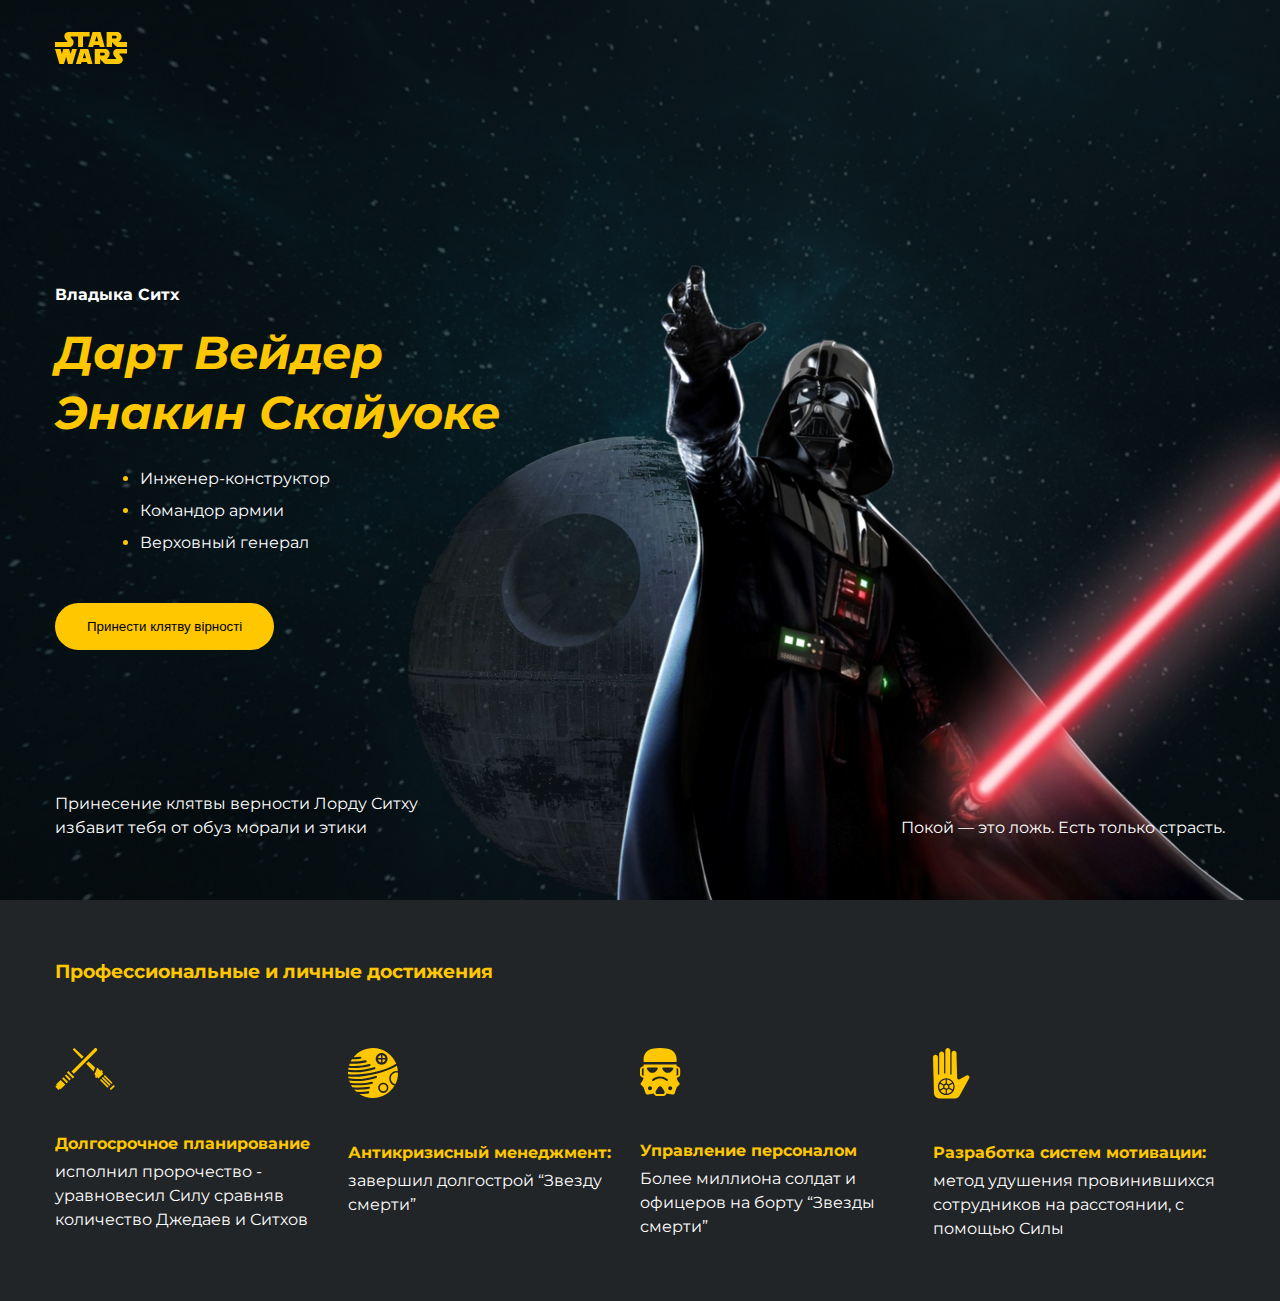
==== index.html @ 163e0e86 "init" ====
<!DOCTYPE html>
<html lang="en">
<head>
    <meta charset="UTF-8">
    <meta http-equiv="X-UA-Compatible" content="IE=edge">
    <meta name="viewport" content="width=device-width, initial-scale=1.0">
    <title>Star wars</title>
    
    <link rel="preconnect" href="https://fonts.googleapis.com">
    <link rel="preconnect" href="https://fonts.gstatic.com" crossorigin>
    <link href="https://fonts.googleapis.com/css2?family=Montserrat:wght@400;700&display=swap" rel="stylesheet">
    
    <link rel="stylesheet" href="./css/styles.css">
</head>
<body>

    <section class="about">
        <img src="img/death-star.png" alt="death-star" class="death-star-img">
        <img src="img/darth-vader.png" alt="darth-vader" class="darth-vader-img">

        <div class="container">
            <header>
                <a href="http://localhost\StarWards\index1.html">
                    <svg width="72" height="32" viewBox="0 0 72 32" fill="#FFC700" xmlns="http://www.w3.org/2000/svg">
                        <path fill-rule="evenodd" clip-rule="evenodd" d="M0 10.0032V15.0061H14.6854C16.3924 15.0061 18.5732 13.4333 18.5732 10.8313C18.5732 9.78485 18.9748 9.10223 17.7405 7.71801L15.8622 5.5001C14.7858 4.49951 15.9907 4.49951 16.8948 4.49951H23.0951V15.0061H28.0124V4.49951H34.6397V0H13.1793C10.5683 0 9.29155 2.49832 9.36339 3.79909C9.43562 5.09986 9.67572 6.73641 11.8454 8.70239C13.8246 10.4952 10.8655 10.0032 10.5683 10.0032H0ZM45.5128 0H37.5801L33.1332 15.0065H38.0822L38.8851 12.9053H44.1063L44.8814 15.0065H49.7292L45.5128 0ZM39.9899 9.30275L41.6969 3.79909L43.3038 9.30275H39.9899ZM65.3941 10.0032C63.4863 10.0032 63.4863 9.30275 63.4863 9.30275C65.121 9.30275 66.5704 6.92941 66.5704 4.49951C66.5704 2.06961 64.1892 0 62.2806 0H51.6084V15.0065H57.0312V10.0036C57.0312 10.0036 59.3402 12.7052 60.5451 13.8058C61.7504 14.9065 61.8504 15.0065 63.4859 15.0065H71.9984V10.0036C71.9992 10.0032 67.3018 10.0032 65.3941 10.0032ZM60.4737 6.50109H57.032V3.79909H60.4737C62.0516 3.79909 62.3247 6.50109 60.4737 6.50109ZM0 16.9073H5.54786L6.95358 21.911L8.25889 16.9073H14.083L15.5891 21.911L17.0956 16.9073H21.9152L17.4969 31.9173H13.0789L11.143 24.8123L8.96175 31.9173H4.44337L0 16.9073ZM33.3011 16.9939H25.3684L20.9219 32H25.8705L26.6737 29.8992H31.8954L32.6704 32H37.5186L33.3011 16.9939ZM27.7786 26.2962L29.4856 20.7926L31.0921 26.2962H27.7786ZM65.4941 21.4107C64.5912 21.4107 63.6066 21.5159 64.6833 22.5161L66.5621 24.7344C67.7959 26.1186 67.7761 26.6957 67.7761 27.7429C67.7761 30.3445 65.1933 31.9173 63.4863 31.9173L51.6215 31.9968C49.9867 31.9968 49.8867 31.8972 48.6814 30.7965C47.4769 29.6959 45.1671 26.9939 45.1671 26.9939V31.9968H39.7451V16.9907H50.4173C52.3251 16.9907 54.7071 19.0607 54.7071 21.4902C54.7071 23.9205 53.2578 26.2935 51.6222 26.2935C51.6222 26.2935 52.3414 27.014 53.5463 27.014C54.7516 27.014 59.391 27.0188 59.391 27.0188C59.6879 27.0188 62.6465 27.5108 60.6677 25.718C58.498 23.752 58.2579 22.1163 58.1857 20.8155C58.1135 19.5147 59.2422 16.9076 61.852 16.9076H72V21.4111H65.4941V21.4107ZM48.6092 23.4914H45.1667V20.7894H48.6092C50.1876 20.7894 50.4602 23.4914 48.6092 23.4914Z" />
                    </svg>
                </a>
            </header>

            <div class="about-content">
                <h2 class="about-profession">Владыка Ситх</h2>

                <h1 class="about-name">Дарт Вейдер <br>Энакин Скайуоке</h1>

                <ul>
                    <li class="about-positions">
                        <p class="about-positions-tex"> Инженер-конструктор</p></li>
                    <li class="about-positions">
                        <p class="about-positions-tex"> Командор армии</p></li>
                    <li class="about-positions">
                        <p class="about-positions-tex"> Верховный генерал</p></li>
                </ul>
                
                <button class="about-button">
                    Принести клятву вірності
                </button>
            </div>

            <div class="about-content-row">
                <p class="about-description">
                    Принесение клятвы верности Лорду Ситху 
                    <br>избавит тебя от обуз морали и этики
                </p>

                <p class="about-description">
                    Покой — это ложь. Есть только страсть.
                </p>
            </div>

        </div>
    </section>


    <section class="achivements">
        <div class="container">
            <h3 class="achivements-header">Профессиональные и личные достижения</h3>

            <div class="achivements-items">
                <div class="achivements-item">
                    <div class="achivements-icon">
                        <svg width="60" height="42" viewBox="0 0 60 42" fill="#FFC700" xmlns="http://www.w3.org/2000/svg">
                            <path d="M55.2006 37.2802C55.4477 37.0331 55.4477 36.5389 55.2006 36.2918L48.282 29.3732C48.0349 29.1261 47.5407 29.1261 47.2936 29.3732L47.1701 29.6203C46.923 29.8674 46.923 30.3616 47.1701 30.6087L54.0887 37.5273C54.3358 37.7744 54.83 37.7744 55.077 37.5273L55.2006 37.2802Z" />
                            <path d="M56.0654 35.5506C56.3125 35.7977 56.8066 35.7977 57.0537 35.5506L57.1773 35.427C57.4244 35.1799 57.4244 34.6857 57.1773 34.4387L50.2587 27.52C50.0116 27.2729 49.5174 27.2729 49.2703 27.52L49.1467 27.6436C48.8997 27.8907 48.8997 28.3849 49.1467 28.632L56.0654 35.5506Z" />
                            <path d="M46.4287 31.3501C46.1816 31.103 45.6874 31.103 45.4403 31.3501L45.3168 31.4737C45.0697 31.7208 45.0697 32.2149 45.3168 32.462L52.2354 39.3807C52.4825 39.6277 52.9767 39.6277 53.2238 39.3807L53.3473 39.2571C53.5944 39.01 53.5944 38.5158 53.3473 38.2687L46.4287 31.3501Z" />
                            <path d="M59.4012 37.4038C59.0305 37.0332 58.4128 37.0332 58.0422 37.4038L55.2006 40.2454C54.8299 40.616 54.8299 41.2338 55.2006 41.6044C55.5712 41.9751 56.189 41.9751 56.5596 41.6044L59.4012 38.7629C59.7718 38.3922 59.7718 37.7745 59.4012 37.4038Z" />
                            <path d="M47.17 24.4312L47.4171 24.1842C47.7878 23.8135 47.7878 23.1958 47.4171 22.8251L47.17 22.578C46.7994 22.2074 46.1817 22.2074 45.811 22.578L45.5639 22.8251L42.2282 19.4894L39.3866 26.5315L40.6221 27.767L40.375 28.0141C40.0043 28.3847 40.0043 29.0025 40.375 29.3731L40.6221 29.6202C40.9927 29.9909 41.6104 29.9909 41.9811 29.6202L42.2282 29.3731L43.4636 30.6086L48.4055 25.6667L47.17 24.4312Z" />
                            <path d="M1.08711 36.539L1.82839 37.2803L0.345825 38.7628L3.55804 41.9751L5.0406 40.4925L5.65833 41.2338L10.3531 36.539L5.65833 31.9678L1.08711 36.539Z" />
                            <path d="M8.45354 29.1285L7.05579 30.5262L11.6859 35.1563L13.0836 33.7586L8.45354 29.1285Z" />
                            <path d="M11.2265 26.4328L9.82874 27.8306L14.4588 32.4606L15.8566 31.0629L11.2265 26.4328Z" />
                            <path d="M13.3001 23.0386L11.9023 24.4364L17.8428 30.3769L19.2406 28.9791L13.3001 23.0386Z" />
                            <path d="M33.5799 13.4357L31.2325 15.7831L38.5218 23.5665L40.1279 19.613L33.5799 13.4357Z" />
                            <path d="M28.638 8.86447L19.2484 0.0926514L17.7659 1.45166L26.6612 10.8412L28.638 8.86447Z" />
                            <path d="M41.8575 2.81069C42.3517 2.19296 42.3517 1.20458 41.8575 0.710395L41.6104 0.4633C40.9926 -0.154433 40.0043 -0.154433 39.5101 0.4633L16.5304 23.443L18.8778 25.7904L41.8575 2.81069Z" />
                        </svg>
                    </div>
                    <p class="achivements-items-header">Долгосрочное планирование</p>
                    <p class="achivements-item-text">исполнил пророчество - уравновесил Силу сравняв количество Джедаев и Ситхов</p>
                </div>
                <div class="achivements-item">
                    <div class="achivements-icon">
                        <svg width="50" height="51" viewBox="0 0 50 51" fill="#FFC700" xmlns="http://www.w3.org/2000/svg">
                            <path d="M32.9168 7.0835C31.4585 7.396 30.3126 8.54183 30.0001 10.0002H32.9168V7.0835Z" />
                            <path d="M34.4791 7.0835V10.0002H37.3958C37.0833 8.54183 35.9375 7.396 34.4791 7.0835Z" />
                            <path d="M32.9168 14.4792V11.5625H30.0001C30.2085 13.0208 31.4585 14.1667 32.9168 14.4792Z" />
                            <path d="M37.3958 11.5625H34.4791V14.4792C35.9375 14.1667 37.0833 13.0208 37.3958 11.5625Z" />
                            <path d="M50 24.6873C46.25 23.854 42.8125 26.6665 42.8125 30.4165C42.8125 33.229 44.7917 35.5207 47.3958 36.1457C49.1667 32.7082 50 28.854 50 24.6873Z" />
                            <path d="M48.2292 15.7292C44.5834 6.56251 35.5209 0 25 0C17.1875 0 10.2083 3.54167 5.62501 9.16668C7.70834 9.06251 9.89585 8.95834 12.1875 8.64584C12.7084 8.54168 13.2292 8.95834 13.3334 9.58334C13.4375 10.2083 13.0209 10.7292 12.3958 10.7292C9.47918 11.1458 6.66668 11.3542 3.95834 11.3542C3.4375 12.0833 3.02084 12.8125 2.70834 13.5417C7.29168 13.75 12.2917 13.3334 17.3959 12.2917C17.9167 12.1875 18.5417 12.5 18.6459 13.125C18.75 13.6459 18.4375 14.2709 17.8125 14.375C12.6042 15.4167 7.18751 16.0417 1.77084 15.625C1.45834 16.3542 1.25 16.9792 1.04167 17.7084C8.75001 18.5417 16.0417 17.2917 21.3542 15.9375C21.875 15.8334 22.5 16.1459 22.6042 16.6667C22.7084 17.1875 22.3959 17.8125 21.875 17.9167C14.8959 19.6875 7.50001 20.5209 0.520834 19.6875C0.416667 20.3125 0.3125 21.0417 0.208334 21.6667C8.12501 22.8125 17.0834 21.9792 26.0417 19.1667C26.5625 18.9584 27.1875 19.2709 27.3959 19.7917C27.6042 20.3125 27.2917 20.9375 26.7709 21.1459C18.125 23.8542 8.85418 25.1042 0 23.75C0 24.5834 0 25.3125 0 26.1459C11.7708 27.8125 35.5209 23.9584 48.2292 15.7292ZM33.6459 4.89584C36.875 4.89584 39.5834 7.50001 39.5834 10.8333C39.5834 14.0625 36.9792 16.7709 33.6459 16.7709C30.3125 16.7709 27.7084 14.1667 27.7084 10.8333C27.8125 7.50001 30.4167 4.89584 33.6459 4.89584Z" />
                            <path d="M41.25 30.4167C41.25 25.9376 45.3125 22.2917 49.8958 23.125C49.7916 21.25 49.375 19.4792 48.8541 17.7084C36.1458 25.6251 13.1249 30.1042 0.208252 28.4376C0.312419 29.0626 0.416585 29.6876 0.520752 30.3126C8.74993 31.7709 18.1249 31.0417 27.6041 27.9167C28.125 27.7084 28.75 28.0209 28.9583 28.5417C29.1666 29.0626 28.8541 29.6876 28.3333 29.8959C19.6874 32.7084 10.2083 33.8542 1.14575 32.5001C1.35409 33.2292 1.66659 33.9584 1.97909 34.6876C10.1041 36.0417 18.0208 35.0001 23.7499 33.6459C24.2708 33.5417 24.8958 33.8542 24.9999 34.3751C25.1041 34.8959 24.7916 35.5209 24.1666 35.6251C17.2916 37.1876 10.1041 37.8126 3.02076 36.8751C3.43742 37.7084 3.95826 38.4376 4.37492 39.1667C9.37493 39.7917 14.8958 39.6876 20.8333 38.7501C21.4583 38.6459 21.9791 39.0626 21.9791 39.5834C22.0833 40.1042 21.6666 40.7292 21.1458 40.7292C14.9999 41.7709 10.3124 41.7709 6.14576 41.4584C6.87493 42.2917 7.70826 43.1251 8.5416 43.8542C12.1874 44.0626 16.0416 43.9584 20.1041 43.3334C20.6249 43.2292 21.2499 43.6459 21.2499 44.2709C21.3541 44.7917 20.9374 45.4167 20.3124 45.4167C17.2916 45.8334 14.3749 46.0417 11.3541 46.0417C15.3124 48.5417 19.8958 50.1042 24.8958 50.1042C34.1666 50.1042 42.1875 45.1042 46.5625 37.6042C43.5416 36.6667 41.25 33.8542 41.25 30.4167ZM35.3125 44.8959C32.5 44.8959 30.2083 42.6042 30.2083 39.7917C30.2083 36.9792 32.5 34.6876 35.3125 34.6876C38.125 34.6876 40.4166 36.9792 40.4166 39.7917C40.3125 42.6042 38.125 44.8959 35.3125 44.8959Z" />
                            <path d="M35.3125 43.3333C37.2686 43.3333 38.8542 41.7477 38.8542 39.7917C38.8542 37.8357 37.2686 36.25 35.3125 36.25C33.3565 36.25 31.7709 37.8357 31.7709 39.7917C31.7709 41.7477 33.3565 43.3333 35.3125 43.3333Z" />
                        </svg>
                    </div>
                    <p class="achivements-items-header">Антикризисный менеджмент:</p>
                    <p class="achivements-item-text">завершил долгострой “Звезду смерти”</p>
                </div>
                <div class="achivements-item">
                    <div class="achivements-icon">
                        <svg width="41" height="49" viewBox="0 0 41 49" fill="#FFC700" xmlns="http://www.w3.org/2000/svg">
                            <path d="M36.6001 10.875C36.6001 6.075 32.8001 1.475 28.0001 0.675C22.7001 -0.225 17.4001 -0.225 12.2001 0.675C7.5001 1.475 3.6001 6.075 3.6001 10.875V13.875H36.6001V10.875Z" />
                            <path d="M40.2 26.575V21.375C40.2 18.975 37.6 18.575 36.7 17.975H36.6V16.475H3.6V17.975H3.5L1.6 18.875C0.6 19.375 0 20.275 0 21.375V26.575C0 27.675 0.6 28.575 1.6 29.075L3.5 29.975C3.2 31.775 2.3 33.475 1 34.875C0.5 35.375 0.5 36.175 1 36.775L3.2 39.075C4 39.875 3.9 40.375 5.5 44.875C5.9 45.975 7.1 46.675 8.2 46.375C10.2 45.975 12 45.575 13.8 45.375C14.4 47.075 15.9 48.075 17.5 48.075H22.7C24.4 48.075 25.9 47.075 26.5 45.375C28.3 45.575 30.2 45.975 32.1 46.375C33.3 46.675 34.5 45.975 34.8 44.875C35.3 43.275 36 41.175 36.4 40.175C36.7 39.175 37.3 38.875 39.3 36.775C39.8 36.275 39.8 35.475 39.3 34.875C38 33.575 37.1 31.875 36.8 29.975C37.6 29.375 40.2 28.975 40.2 26.575ZM3.6 27.875L2.4 27.275C2.1 27.175 1.9 26.875 1.9 26.475V21.275C1.9 20.975 2.1 20.675 2.4 20.475L3.6 19.975V27.875ZM7 20.875C6.7 20.175 7.2 19.375 7.8 19.375H16.9C17.6 19.375 18 20.175 17.7 20.875C16.7 23.275 14.6 24.775 12.3 24.775C10 24.775 8 23.275 7 20.875ZM10 42.175C8.9 42.175 8 41.275 8 40.175C8 39.075 8.9 38.175 10 38.175C11.1 38.175 12 39.075 12 40.175C12 41.275 11.1 42.175 10 42.175ZM22.7 46.075H17.5C15.9 46.075 14.9 44.275 15.8 42.875L18.4 39.075C19.2 37.875 20.9 37.875 21.7 39.075L24.3 42.875C25.3 44.175 24.3 46.075 22.7 46.075ZM27.8 32.575C27.5 32.975 26.9 33.075 26.4 32.775C20 27.675 14 32.575 13.7 32.775C13.3 33.075 12.7 33.075 12.3 32.675C12 32.275 12 31.675 12.4 31.275C12.5 31.175 19.8 25.075 27.5 31.275C28.1 31.475 28.1 32.175 27.8 32.575ZM30.2 42.175C29.1 42.175 28.2 41.275 28.2 40.175C28.2 39.075 29.1 38.175 30.2 38.175C31.3 38.175 32.2 39.075 32.2 40.175C32.1 41.275 31.2 42.175 30.2 42.175ZM33.2 20.875C32.2 23.275 30.1 24.775 27.8 24.775C25.5 24.775 23.4 23.275 22.4 20.875C22.1 20.175 22.6 19.375 23.2 19.375H32.3C33 19.375 33.5 20.175 33.2 20.875ZM38.3 26.575C38.3 27.375 37.4 27.475 36.6 27.875V19.975C37.3 20.375 38.3 20.475 38.3 21.275V26.575Z" />
                        </svg>
                    </div>
                    <p class="achivements-items-header">Управление персоналом</p>
                    <p class="achivements-item-text">Более миллиона солдат и офицеров на борту “Звезды смерти”</p>
                </div>
                <div class="achivements-item">
                    <div class="achivements-icon">
                        <svg width="37" height="51" viewBox="0 0 37 51" fill="#FFC700" xmlns="http://www.w3.org/2000/svg">
                            <path d="M10.0898 38.6486C10.0898 38.2867 10.1565 37.9367 10.2723 37.6069L6.87467 35.6381C6.4321 36.577 6.18848 37.6018 6.18848 38.6486C6.18848 39.7116 6.42971 40.717 6.84992 41.6233L10.2595 39.6533C10.1522 39.3331 10.0898 38.9943 10.0898 38.6486Z" />
                            <path d="M7.47217 42.7098C8.64491 44.3857 10.5191 45.533 12.6666 45.7217V41.7827C11.9682 41.6437 11.34 41.2777 10.8794 40.7411L7.47217 42.7098Z" />
                            <path d="M19.0808 34.5644C17.8831 32.8615 15.9921 31.771 13.9187 31.5856V35.5155C14.5987 35.6534 15.2163 36.0097 15.677 36.5302L19.0808 34.5644Z" />
                            <path d="M15.2441 38.6485C15.2441 37.5897 14.3603 36.6979 13.2927 36.6979C12.2186 36.6979 11.342 37.5893 11.342 38.6485C11.342 39.6743 12.1758 40.5992 13.2927 40.5992C14.4211 40.5992 15.2441 39.6673 15.2441 38.6485Z" />
                            <path d="M12.6666 35.5155V31.5856C10.5935 31.7709 8.70167 32.8599 7.50488 34.5565L10.9076 36.5287C11.3645 36.0111 11.9836 35.6537 12.6666 35.5155Z" />
                            <path d="M35.9089 27.9123C35.3089 27.2544 34.343 27.0882 33.5588 27.5161L26.6178 31.2894C26.1092 31.5674 25.5035 31.5592 24.9997 31.269C24.496 30.9797 24.1862 30.4596 24.1699 29.8792L23.486 5.28541C23.486 3.90863 22.3799 2.80247 21.0202 2.80247C19.6597 2.80247 18.5536 3.90863 18.5536 5.26829V26.0089C18.5536 26.3545 18.2732 26.6349 17.9275 26.6349C17.5819 26.6349 17.3015 26.3545 17.3015 26.0089V5.26829V2.46582C17.3015 1.10615 16.1953 0 14.8357 0C13.4752 0 12.369 1.10616 12.369 2.46582V6.07366V24.9704C12.369 25.316 12.0886 25.5964 11.743 25.5964C11.3974 25.5964 11.117 25.316 11.117 24.9704V6.07366C11.117 4.71319 10.0108 3.60703 8.65116 3.60703C7.29068 3.60703 6.18452 4.71319 6.18452 6.07366V9.33752V26.0089C6.18452 26.3545 5.9041 26.6349 5.55849 26.6349C5.21287 26.6349 4.93246 26.3545 4.93246 26.0089V9.33751C4.93246 7.97784 3.8263 6.87169 2.46664 6.87169C1.10616 6.87169 0 7.97785 0 9.33751L0.95617 45.089C1.03687 48.123 3.47742 50.5 6.51221 50.5H21.8084C23.8471 50.5 25.7187 49.3873 26.692 47.5948L36.1787 30.136C36.5708 29.4138 36.4623 28.5204 35.9089 27.9123ZM13.2926 47.0055C8.68539 47.0055 4.93653 43.2566 4.93653 38.6486C4.93653 34.0947 8.65824 30.2917 13.2926 30.2917C17.9552 30.2917 21.6495 34.1304 21.6495 38.6486C21.6495 43.2566 17.9006 47.0055 13.2926 47.0055Z" />
                            <path d="M13.9187 41.7829V45.7217C16.0666 45.533 17.9409 44.3858 19.1137 42.7101L15.7076 40.7421C15.2495 41.2764 14.6199 41.6435 13.9187 41.7829Z" />
                            <path d="M16.496 38.6487C16.496 38.9934 16.4335 39.3312 16.3252 39.6532L19.7357 41.6237C20.156 40.7173 20.3973 39.7118 20.3973 38.6487C20.3973 37.5995 20.1533 36.5767 19.7113 35.6451L16.3147 37.6075C16.4291 37.9344 16.496 38.2854 16.496 38.6487Z" />
                        </svg>
                    </div>
                    <p class="achivements-items-header">Разработка систем мотивации:</p>
                    <p class="achivements-item-text">метод удушения провинившихся сотрудников на расстоянии, с помощью Силы </p>
                </div>
            </div>
        </div>
    </section>
   
    
</body>
</html>
---- css/styles.css ----
* {
    margin: 0;
    padding: 0;
    box-sizing: border-box;
}


html, body {
    height: 100%;
    width: 100%;
}

body {
    font-family: 'Montserrat', sans-serif;
}

header {
    padding: 32px 0 72px 0;
}

.container {
    max-width: 1170px;
    height: 100%;
    margin: 0 auto;
    display: flex;
    flex-direction: column;
    justify-content: space-between;
    align-items: flex-start;
    position: relative;
}

        /* style do h1 - h2 */

.about {
    height: 100%;
    width: 100%;
    background-image: url("../img/space.jpg");
    background-size: cover;
    position: relative;
    overflow: hidden;
    background-attachment: fixed;
}

.about-name {
    color: #ffc700;
    font-style: italic;
    font-weight: bold;
    font-size: 46px;
    line-height: 60px;
    margin-bottom: 24px;
}

.about-profession {
    color: #ffffff;
    font-size: 16px;
    line-height: 24px;
    margin-bottom: 16px;
}

.about-positions {
    color: #ffc700;
    font-size: 16px;
    line-height: 24px;
    margin-bottom: 8px;
    margin-left: 85px;
    list-style: disc;
}

.about-positions-tex {
    color: #ffffff;
}

.about-button {
    border: 0;
    outline: 0;
    padding: 16px 32px 16px 32px;
    background-color: #ffc700;
    border-radius: 38px;
    cursor: pointer;
    margin-top: 40px;
}

.about-description {
    color: #ffffff;
    font-size: 16px;
    line-height: 24px;
}

.about-content {
    display: flex;
    flex-direction: column;
    align-items: flex-start;
}

.about-content-row {
    display: flex;
    flex-direction: row;
    align-items: flex-end;
    width: 100%;
    justify-content: space-between;
    margin-bottom: 60px;
}

.darth-vader-img {
    position: absolute;
    right: 0;
    bottom: 0;
}

.death-star-img {
    position: absolute;
    left: 0;
    right: 0;
    bottom: 0;
    margin: auto;
    bottom: -96;
    opacity: 0.4;
}

            /* styles de section 2 */
.achivements {
    padding: 60px 0;
    background-color: #222527;
}

.achivements-header {
    color: #ffc700;
    font-weight: bold;
    font-size: 16;
    line-height: 24px;
    margin-bottom: 64px;
}

.achivements-items {
    display: flex;
    flex-direction: row;
    justify-content: space-between;
    width: 100%;
}

.achivements-items-header {
    font-weight: bold;
    font-size: 16px;
    line-height: 24px;
    color: #ffc700;
    margin: 38px 0 4px 0;
}

.achivements-item-text {
    font-size: 16px;
    line-height: 24px;
    color: #ffffff;
}

.achivements-item {
    width: 25%;
}
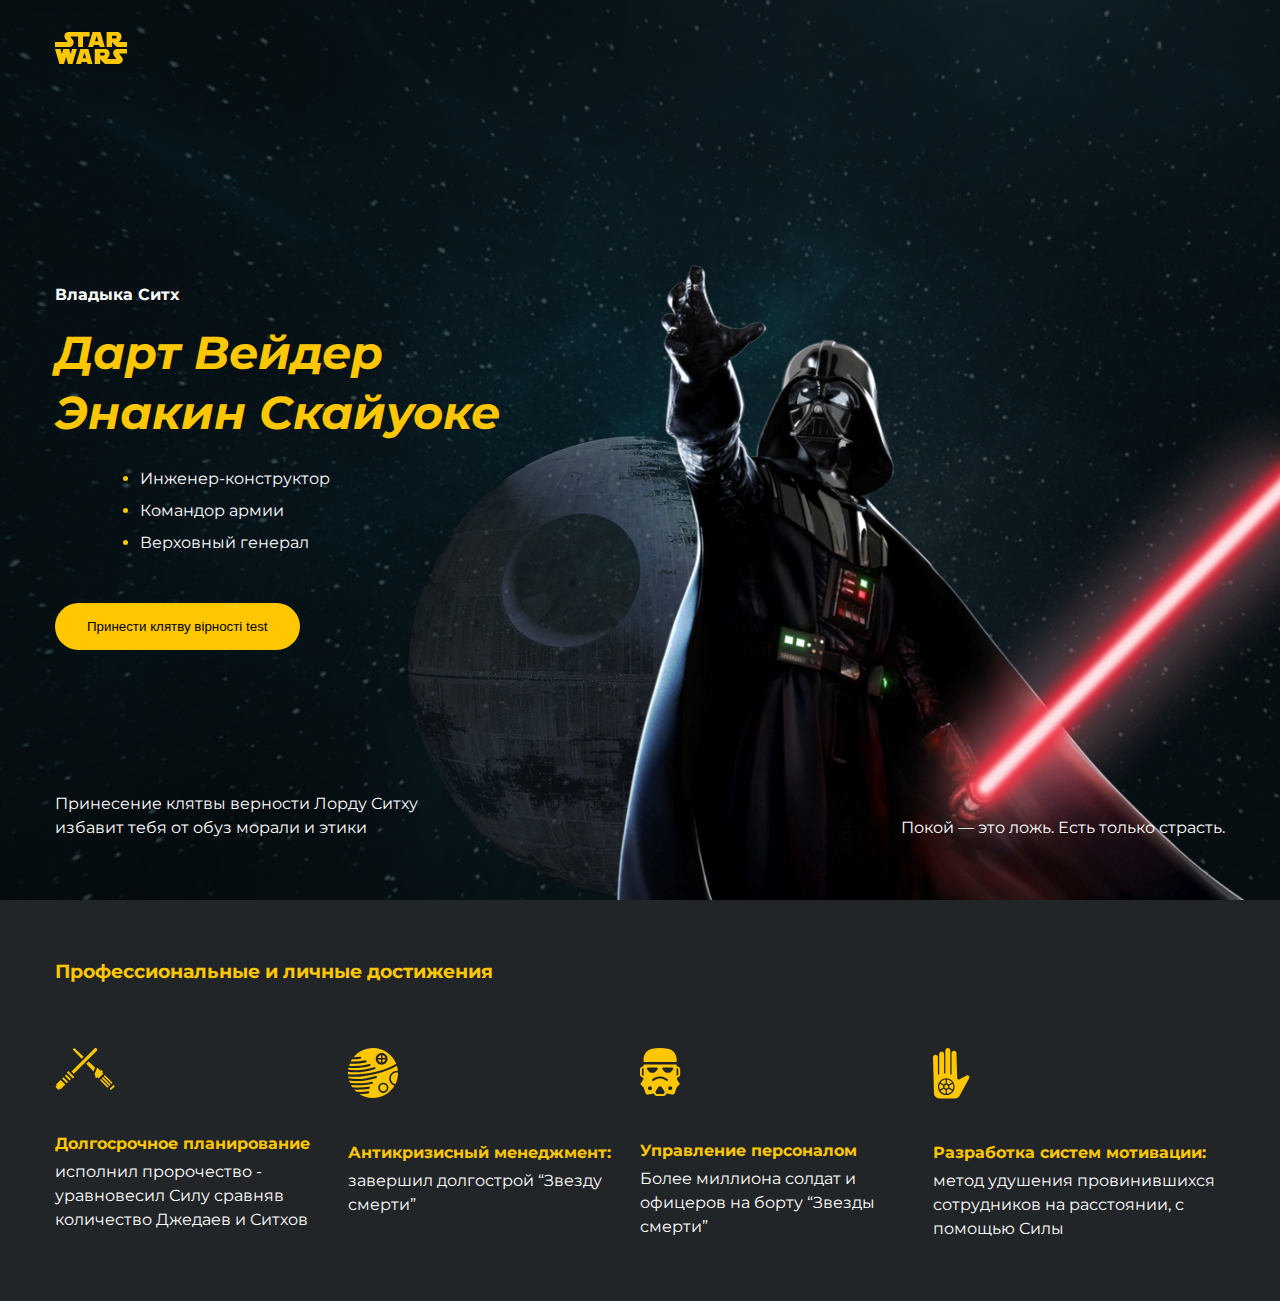
==== commit e4bb01bc: "test commit" ====
--- a/index.html
+++ b/index.html
@@ -42,7 +42,7 @@
                 </ul>
                 
                 <button class="about-button">
-                    Принести клятву вірності
+                    Принести клятву вірності test
                 </button>
             </div>
 
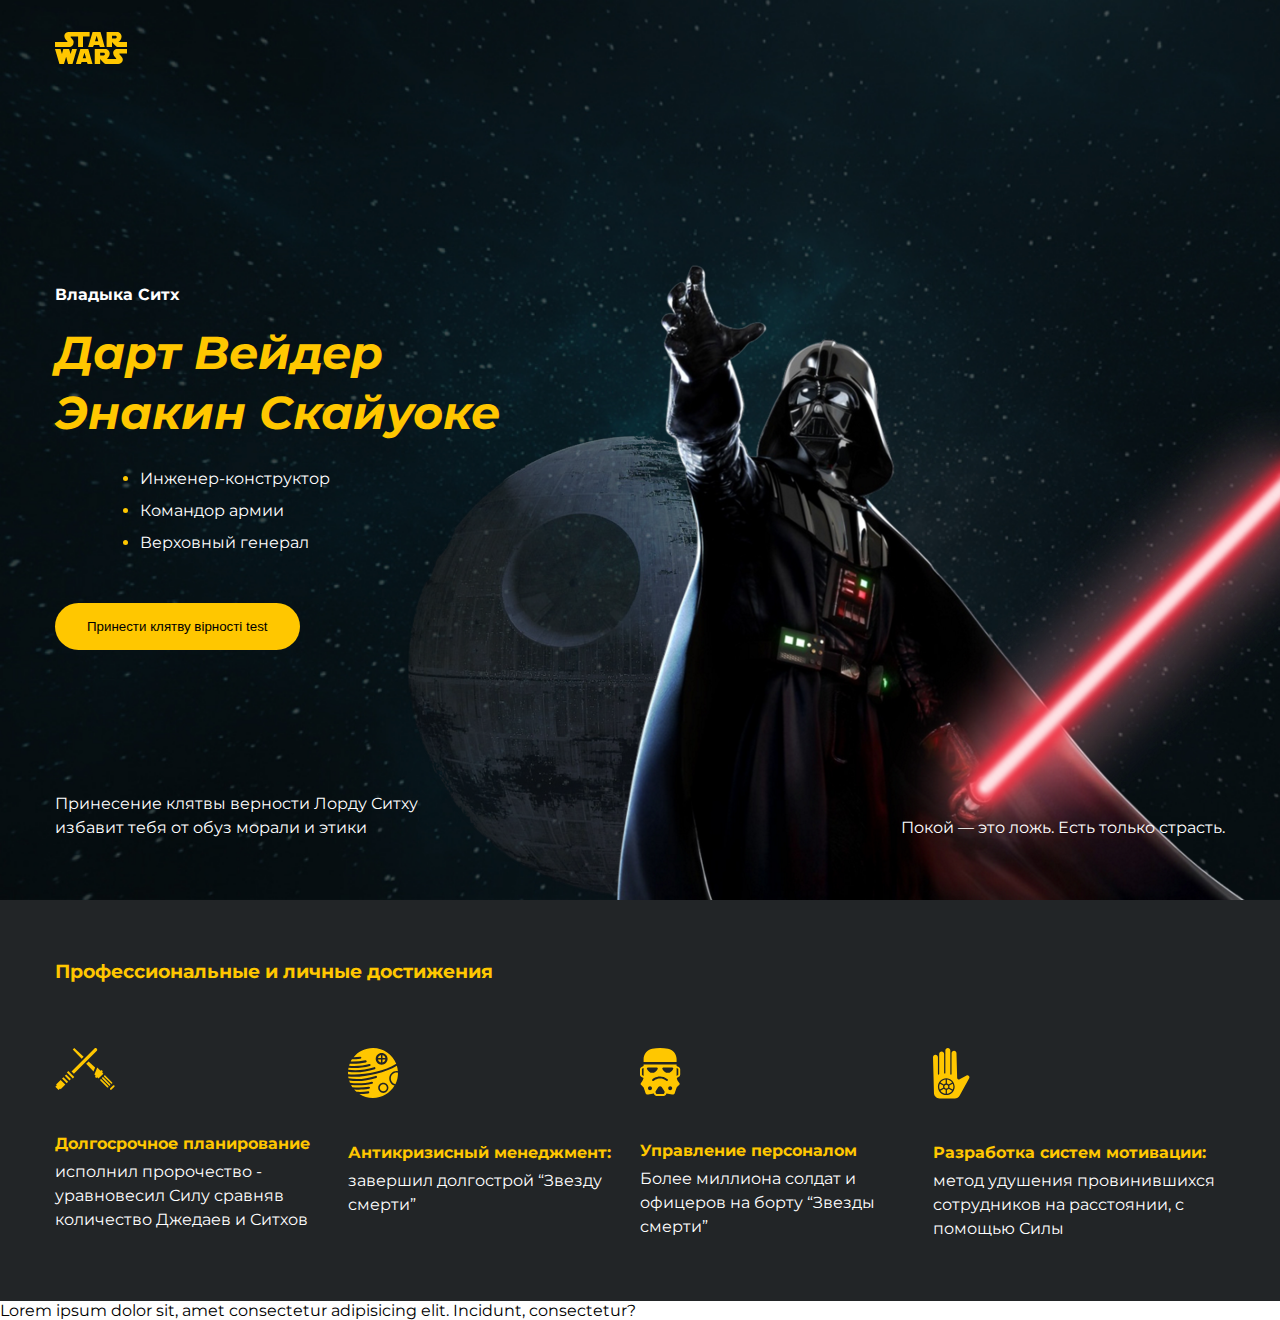
==== commit 9e7f93b1: "coment" ====
--- a/index.html
+++ b/index.html
@@ -131,6 +131,10 @@
             </div>
         </div>
     </section>
+
+    <section class="github">
+        <p>Lorem ipsum dolor sit, amet consectetur adipisicing elit. Incidunt, consectetur?</p>
+    </section>
    
     
 </body>
